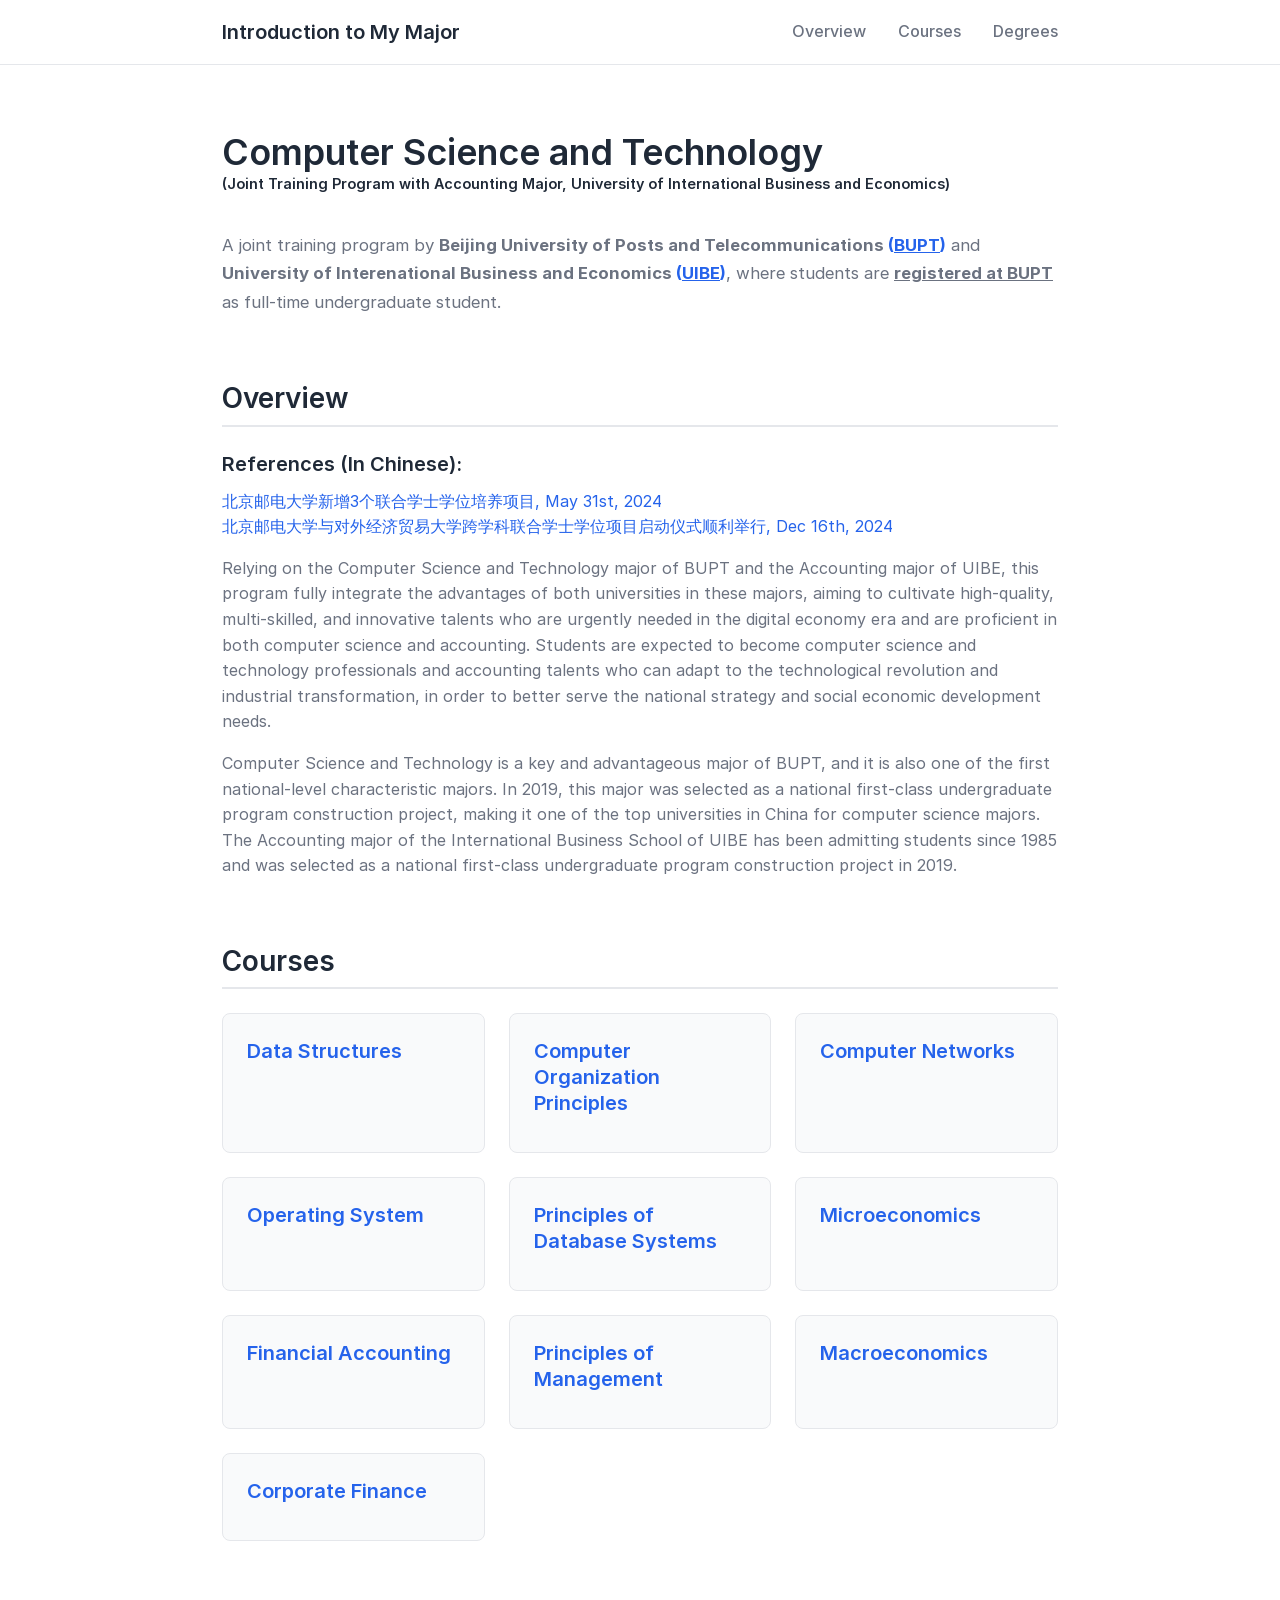
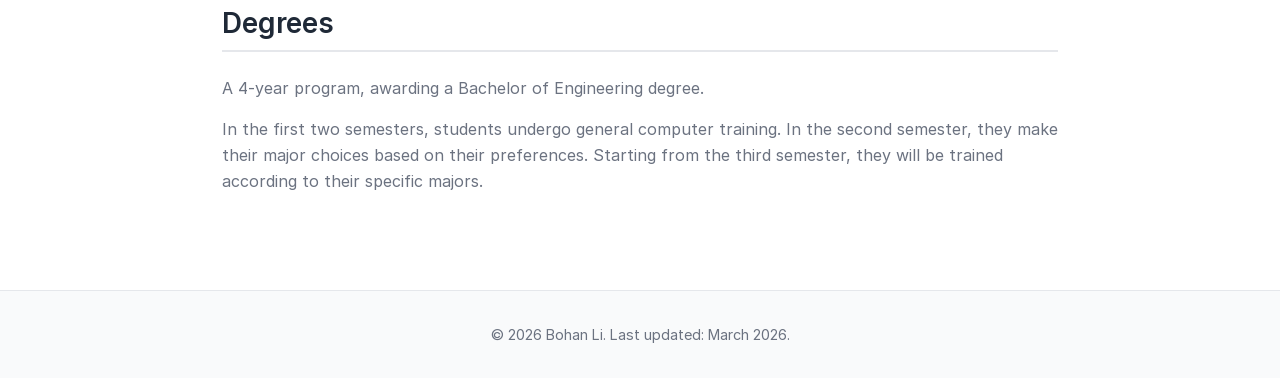
==== articles/major.html @ 041edabe "Update major information" ====
<!DOCTYPE html>
<html lang="zh-CN">

<head>
    <meta charset="UTF-8">
    <meta name="viewport" content="width=device-width, initial-scale=1.0">
    <title>About My Major</title>
    <link rel="stylesheet" href="../style.css">
    <link rel="stylesheet" href="../fonts.css">
</head>

<body>
    <nav class="navbar">
        <div class="container">
            <div class="nav-brand">Introduction to My Major</div>
            <ul class="nav-menu">
                <li><a href="#overview">Overview</a></li>
                <li><a href="#courses">Courses </a></li>
                <li><a href="#degrees">Degrees</a></li>
            </ul>
        </div>
    </nav>

    <main class="container">
        <section class="section">
            <h1>Computer Science and Technology <br> <span
                    style="font-size:0.4em; display:inline-block; line-height:1; margin-top:0.1em; vertical-align:top;">(Joint
                    Training Program with Accounting Major, University of International Business and Economics)</span>
            </h1>
            <div class="bio">
                <p>A joint training program by <b>Beijing University of Posts and Telecommunications <a
                            href="https://www.bupt.edu.cn/" target="_blank">(<u>BUPT</u>)</a></b> and <b>University of Interenational
                        Business and Economics <a href="https://www.uibe.edu.cn/" target="_blank">(<u>UIBE</u>)</a></b>, where students
                    are <b><u>registered at BUPT</u></b> as full-time undergraduate student.</p>
            </div>
        </section>

        <section id="overview" class="section">
            <h2>Overview</h2>
            <p>
                <h3>References (In Chinese):</h3>
                <a href="https://www.bupt.edu.cn/info/1079/87455.htm" target="_blank">北京邮电大学新增3个联合学士学位培养项目, May 31st, 2024</a><br>
                <a href="https://jwc.bupt.edu.cn/info/1178/3388.htm" target="_blank">北京邮电大学与对外经济贸易大学跨学科联合学士学位项目启动仪式顺利举行, Dec 16th, 2024</a>
            </p>
            <p>Relying on the Computer Science and Technology major of BUPT and the Accounting major of UIBE,
                this program fully integrate the advantages of both universities in these majors, aiming to cultivate
                high-quality, multi-skilled,
                and innovative talents who are urgently needed in the digital economy era and are proficient in both
                computer science and accounting.
                Students are expected to become computer science and technology professionals and accounting talents who
                can adapt to the technological revolution and industrial transformation, in order to better serve the
                national strategy and social economic development needs.</p>
            <p>Computer Science and Technology is a key and advantageous major of BUPT,
                and it is also one of the first national-level characteristic majors.
                In 2019, this major was selected as a national first-class undergraduate program construction project,
                making it one of the top universities in China for computer science majors.
                The Accounting major of the International Business School of UIBE has been admitting students since 1985
                and was selected as a national first-class undergraduate program construction project in 2019.</p>
        </section>

        <section id="courses" class="section">
            <h2>Courses</h2>
            <div class="research-areas">
                <div class="research-card">
                    <h3>Data Structures</h3>
                    <p></p>
                </div>
                <div class="research-card">
                    <h3>Computer Organization Principles</h3>
                    <p></p>
                </div>
                <div class="research-card">
                    <h3>Computer Networks</h3>
                    <p></p>
                </div>
                <div class="research-card">
                    <h3>Operating System</h3>
                    <p></p>
                </div>
                <div class="research-card">
                    <h3>Principles of Database Systems</h3>
                    <p></p>
                </div>
                <div class="research-card">
                    <h3>Microeconomics</h3>
                    <p></p>
                </div>
                <div class="research-card">
                    <h3>Financial Accounting</h3>
                    <p></p>
                </div>
                <div class="research-card">
                    <h3>Principles of Management</h3>
                    <p></p>
                </div>
                <div class="research-card">
                    <h3>Macroeconomics</h3>
                    <p></p>
                </div>
                <div class="research-card">
                    <h3>Corporate Finance</h3>
                    <p></p>
                </div>

            </div>
        </section>

        <section id="degrees" class="section">
            <h2>Degrees</h2>
            <p>A 4-year program, awarding a Bachelor of Engineering degree.</p>
            <p>In the first two semesters, students undergo general computer training. In the second semester, they
                make their major choices based on their preferences. Starting from the third semester, they will be
                trained according to their specific majors.</p>
        </section>
    </main>

    <footer>
        <div class="container">
            <p>&copy; 2026 Bohan Li. Last updated: March 2026.</p>
        </div>
    </footer>
</body>

</html>
---- style.css ----
/* ===== CSS Variables ===== */
:root {
    --primary-color: #2563eb;
    --text-primary: #1f2937;
    --text-secondary: #6b7280;
    --background: #ffffff;
    --background-alt: #f9fafb;
    --border-color: #e5e7eb;
    --hover-color: #eff6ff;
    --shadow-sm: 0 1px 2px 0 rgba(0, 0, 0, 0.05);
    --shadow-md: 0 4px 6px -1px rgba(0, 0, 0, 0.1);
    --shadow-lg: 0 10px 15px -3px rgba(0, 0, 0, 0.1);
    --max-width: 900px;
    --spacing-unit: 1rem;
}

/* ===== Reset & Base Styles ===== */
* {
    margin: 0;
    padding: 0;
    box-sizing: border-box;
}

html {
    scroll-behavior: smooth;
}

body {
    font-family: 'Inter', -apple-system, BlinkMacSystemFont, 'Segoe UI', sans-serif;
    line-height: 1.6;
    color: var(--text-primary);
    background-color: var(--background);
    font-size: 16px;
}

/* ===== Typography ===== */
h1,
h2,
h3,
h4 {
    font-weight: 600;
    line-height: 1.3;
    color: var(--text-primary);
}

h1 {
    font-size: 2.25rem;
    margin-bottom: 0.5rem;
}

h2 {
    font-size: 1.75rem;
    margin-bottom: 1.5rem;
    padding-bottom: 0.5rem;
    border-bottom: 2px solid var(--border-color);
}

h3 {
    font-size: 1.25rem;
    margin-bottom: 0.75rem;
}

p {
    margin-bottom: 1rem;
    color: var(--text-secondary);
}

a {
    color: var(--primary-color);
    text-decoration: none;
    transition: all 0.2s ease;
}

a:hover {
    color: #1d4ed8;
}

/* ===== Layout ===== */
.container {
    max-width: var(--max-width);
    margin: 0 auto;
    padding: 0 2rem;
}

.section {
    margin: 4rem 0;
}

/* ===== Navigation ===== */
.navbar {
    background: var(--background);
    border-bottom: 1px solid var(--border-color);
    position: sticky;
    top: 0;
    z-index: 100;
    backdrop-filter: blur(10px);
    background-color: rgba(255, 255, 255, 0.95);
}

.navbar .container {
    display: flex;
    justify-content: space-between;
    align-items: center;
    padding: 1rem 2rem;
}

.nav-brand {
    font-size: 1.25rem;
    font-weight: 600;
    color: var(--text-primary);
}

.nav-menu {
    display: flex;
    list-style: none;
    gap: 2rem;
}

.nav-menu a {
    color: var(--text-secondary);
    font-weight: 500;
    padding: 0.5rem 0;
    border-bottom: 2px solid transparent;
}

.nav-menu a:hover {
    color: var(--primary-color);
    border-bottom-color: var(--primary-color);
}

/* ===== Profile Header ===== */
.profile-header {
    display: flex;
    gap: 3rem;
    align-items: flex-start;
    margin-bottom: 3rem;
    padding: 2rem 0;
}

.profile-image {
    flex-shrink: 0;
}

.profile-image img {
    width: 200px;
    height: 200px;
    border-radius: 50%;
    object-fit: cover;
    box-shadow: var(--shadow-lg);
    border: 4px solid var(--background);
}

.profile-info {
    flex: 1;
    padding-top: 1rem;
}

.title {
    font-size: 1.125rem;
    font-weight: 500;
    color: var(--text-secondary);
    margin-bottom: 0.25rem;
}

.affiliation {
    font-size: 1rem;
    color: var(--text-secondary);
    margin-bottom: 1.5rem;
}

.links {
    display: flex;
    gap: 0.75rem;
    flex-wrap: wrap;
}

.link-btn {
    display: inline-block;
    padding: 0.5rem 1.25rem;
    background: var(--background-alt);
    border: 1px solid var(--border-color);
    border-radius: 6px;
    font-weight: 500;
    font-size: 0.9rem;
    transition: all 0.2s ease;
}

.link-btn:hover {
    background: var(--primary-color);
    color: white;
    border-color: var(--primary-color);
    transform: translateY(-1px);
    box-shadow: var(--shadow-md);
}

/* ===== Bio Section ===== */
.bio p {
    font-size: 1.05rem;
    line-height: 1.7;
}

/* ===== Research Areas ===== */
.research-areas {
    display: grid;
    grid-template-columns: repeat(auto-fit, minmax(250px, 1fr));
    gap: 1.5rem;
}

.research-card {
    padding: 1.5rem;
    background: var(--background-alt);
    border-radius: 8px;
    border: 1px solid var(--border-color);
    transition: all 0.3s ease;
}

.research-card:hover {
    transform: translateY(-2px);
    box-shadow: var(--shadow-md);
    border-color: var(--primary-color);
}

.research-card h3 {
    color: var(--primary-color);
    margin-bottom: 0.75rem;
}

.research-card p {
    font-size: 0.95rem;
    margin-bottom: 0;
}

/* ===== Performance Areas ===== */
.performance-areas {
    display: grid;
    grid-template-columns: repeat(auto-fit, minmax(250px, 1fr));
    gap: 1.5rem;
}

.performance-card {
    padding: 1.5rem;
    background: var(--background-alt);
    border-radius: 8px;
    border: 1px solid var(--border-color);
    transition: all 0.3s ease;
}

.performance-card:hover {
    transform: translateY(-2px);
    box-shadow: var(--shadow-md);
    border-color: var(--primary-color);
}

.performance-card h3 {
    color: var(--primary-color);
    margin-bottom: 0.75rem;
}

.performance-card p {
    font-size: 0.95rem;
    margin-bottom: 0;
}

/* ===== Publications ===== */
.publications-list {
    display: flex;
    flex-direction: column;
    gap: 2rem;
}

.subsection-title {
    font-size: 1.25rem;
    font-weight: 600;
    color: var(--text-primary);
    margin-top: 2rem;
    margin-bottom: 1rem;
}

.publication-item {
    padding: 1.5rem;
    background: var(--background-alt);
    border-radius: 8px;
    border-left: 4px solid var(--primary-color);
    transition: all 0.2s ease;
}

.publication-item:hover {
    box-shadow: var(--shadow-md);
    transform: translateX(4px);
}

.pub-title {
    font-size: 1.1rem;
    font-weight: 600;
    color: var(--text-primary);
    margin-bottom: 0.5rem;
}

.pub-authors {
    color: var(--text-secondary);
    margin-bottom: 0.25rem;
}

.pub-venue {
    color: var(--text-secondary);
    font-style: italic;
    margin-bottom: 0.75rem;
}

.pub-links {
    display: flex;
    gap: 1rem;
}

.pub-links a {
    font-size: 0.9rem;
    padding: 0.25rem 0.75rem;
    background: var(--background);
    border: 1px solid var(--border-color);
    border-radius: 4px;
    font-weight: 500;
}

.pub-links a:hover {
    background: var(--primary-color);
    color: white;
    border-color: var(--primary-color);
}

/* ===== Experience Lists ===== */
.subsection {
    margin-bottom: 2rem;
}

.experience-list {
    list-style: none;
}

.experience-list li {
    padding: 1rem;
    margin-bottom: 0.75rem;
    background: var(--background-alt);
    border-radius: 6px;
    border-left: 3px solid var(--primary-color);
}

.exp-title {
    font-weight: 600;
    color: var(--text-primary);
}

.exp-meta {
    color: var(--text-secondary);
    font-size: 0.9rem;
}

/* ===== Awards ===== */
.awards-list {
    list-style: none;
}

.awards-list li {
    display: flex;
    justify-content: space-between;
    padding: 0.75rem 1rem;
    margin-bottom: 0.5rem;
    background: var(--background-alt);
    border-radius: 6px;
    transition: all 0.2s ease;
}

.awards-list li:hover {
    background: var(--hover-color);
    transform: translateX(4px);
}

.award-name {
    font-weight: 500;
    color: var(--text-primary);
}

.award-year {
    color: var(--text-secondary);
    font-weight: 500;
}

/* ===== Contact ===== */
.contact-info {
    padding: 2rem;
    background: var(--background-alt);
    border-radius: 8px;
    border: 1px solid var(--border-color);
}

.contact-info p {
    margin-bottom: 0.75rem;
    color: var(--text-secondary);
}

.contact-info strong {
    color: var(--text-primary);
    margin-right: 0.5rem;
}

/* ===== Footer ===== */
footer {
    margin-top: 6rem;
    padding: 2rem 0;
    background: var(--background-alt);
    border-top: 1px solid var(--border-color);
    text-align: center;
}

footer p {
    color: var(--text-secondary);
    font-size: 0.9rem;
    margin: 0;
}

/* ===== Responsive Design ===== */
@media (max-width: 768px) {
    .container {
        padding: 0 1.5rem;
    }

    .profile-header {
        flex-direction: column;
        text-align: center;
        gap: 2rem;
    }

    .profile-image {
        margin: 0 auto;
    }

    .profile-image img {
        width: 150px;
        height: 150px;
    }

    .links {
        justify-content: center;
    }

    .nav-menu {
        gap: 1rem;
        font-size: 0.9rem;
    }

    h1 {
        font-size: 1.75rem;
    }

    h2 {
        font-size: 1.5rem;
    }

    .research-areas {
        grid-template-columns: 1fr;
    }
    
    .performance-areas {
        grid-template-columns: 1fr;
    }

    .awards-list li {
        flex-direction: column;
        gap: 0.25rem;
    }
}

@media (max-width: 480px) {
    .nav-menu {
        flex-wrap: wrap;
        gap: 0.5rem;
        justify-content: center;
    }

    .navbar .container {
        flex-direction: column;
        gap: 1rem;
    }
}

::selection {
    background-color: #d5e8d4;
    color: #333;
}
---- fonts.css ----
@font-face {
    font-family: 'Inter';
    font-style: normal;
    font-weight: 300;
    src: url('fonts/Inter-Light.woff2') format('woff2');
}
@font-face {
    font-family: 'Inter';
    font-style: normal;
    font-weight: 400;
    src: url('fonts/Inter-Regular.woff2') format('woff2');
}
@font-face {
    font-family: 'Inter';
    font-style: normal;
    font-weight: 500;
    src: url('fonts/Inter-Medium.woff2') format('woff2');
}
@font-face {
    font-family: 'Inter';
    font-style: normal;
    font-weight: 600;
    src: url('fonts/Inter-SemiBold.woff2') format('woff2');
}
@font-face {
    font-family: 'Inter';
    font-style: normal;
    font-weight: 700;
    src: url('fonts/Inter-Bold.woff2') format('woff2');
}
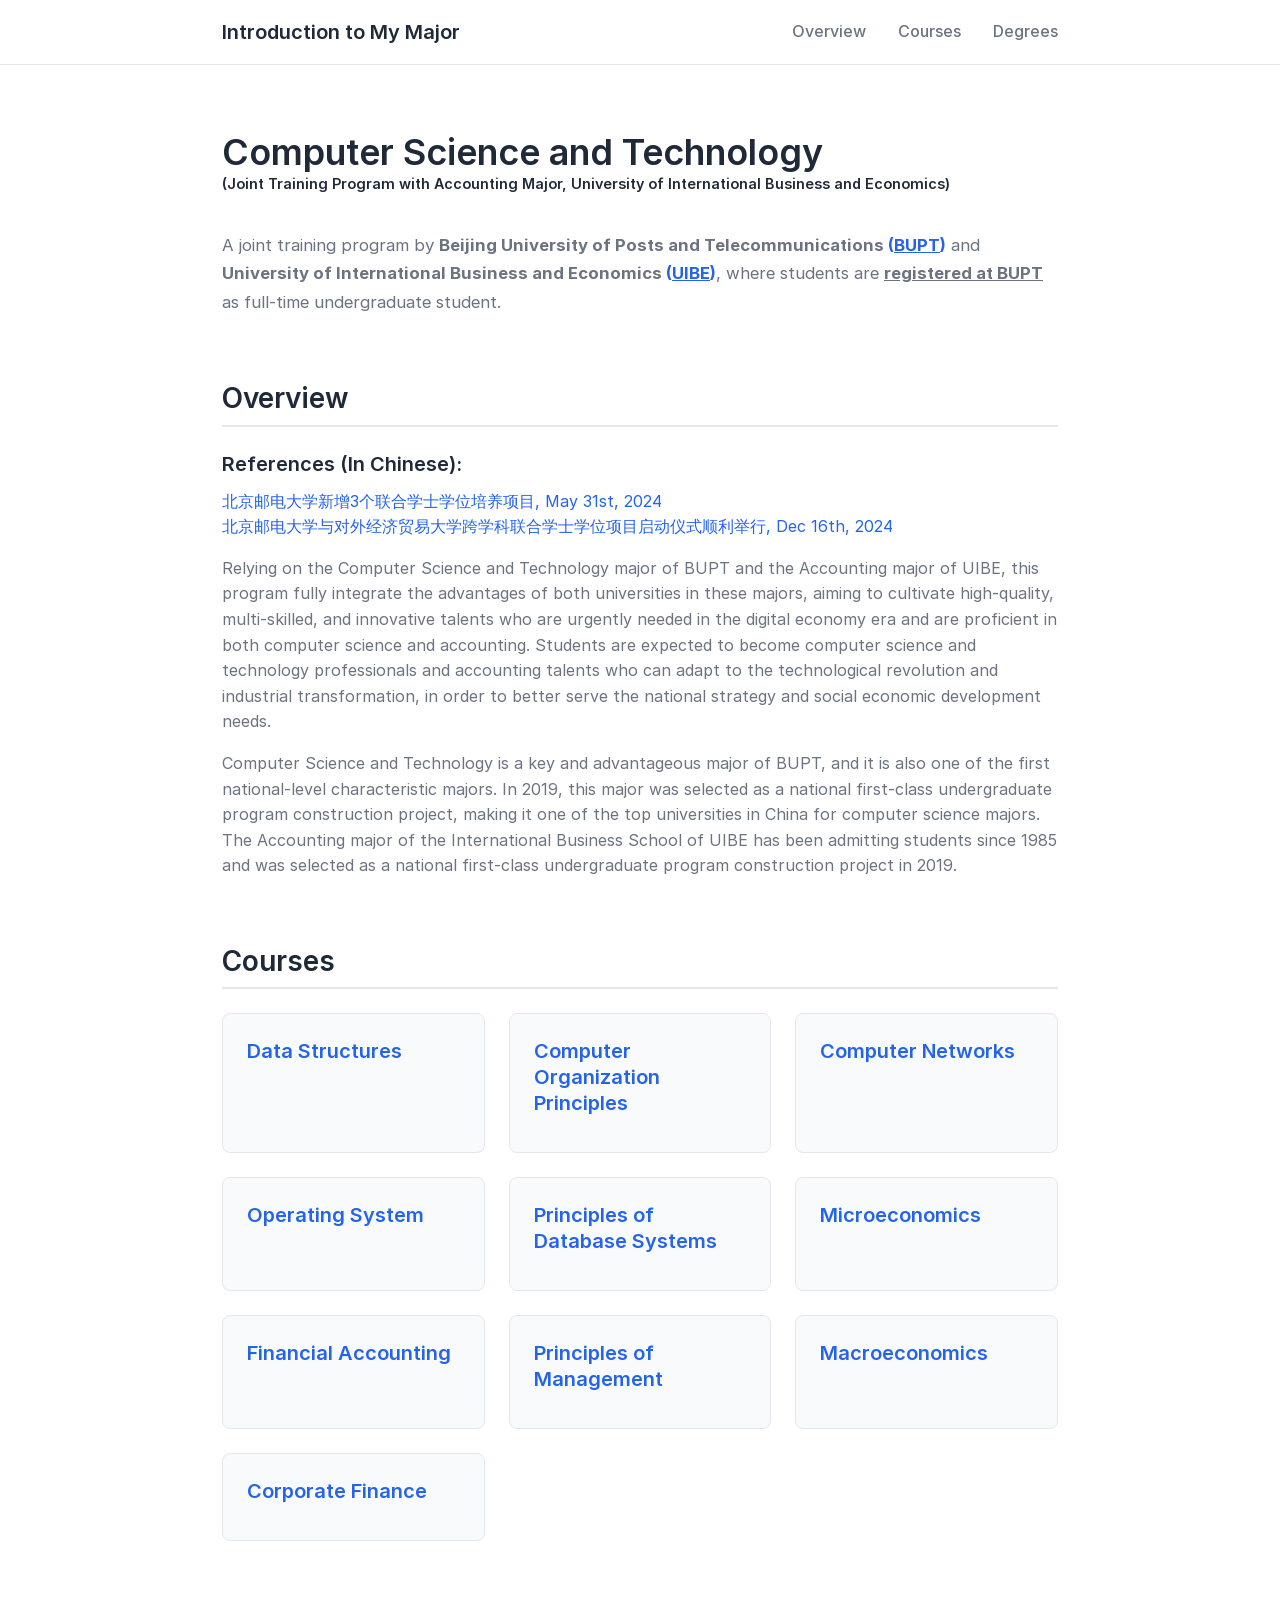
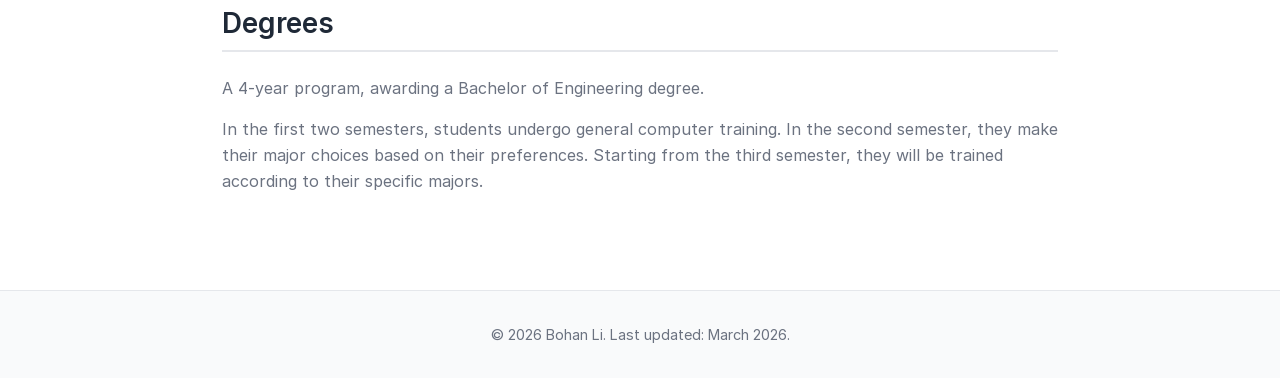
==== commit 631c46ce: "Fix typo" ====
--- a/articles/major.html
+++ b/articles/major.html
@@ -29,7 +29,7 @@
             </h1>
             <div class="bio">
                 <p>A joint training program by <b>Beijing University of Posts and Telecommunications <a
-                            href="https://www.bupt.edu.cn/" target="_blank">(<u>BUPT</u>)</a></b> and <b>University of Interenational
+                            href="https://www.bupt.edu.cn/" target="_blank">(<u>BUPT</u>)</a></b> and <b>University of International
                         Business and Economics <a href="https://www.uibe.edu.cn/" target="_blank">(<u>UIBE</u>)</a></b>, where students
                     are <b><u>registered at BUPT</u></b> as full-time undergraduate student.</p>
             </div>
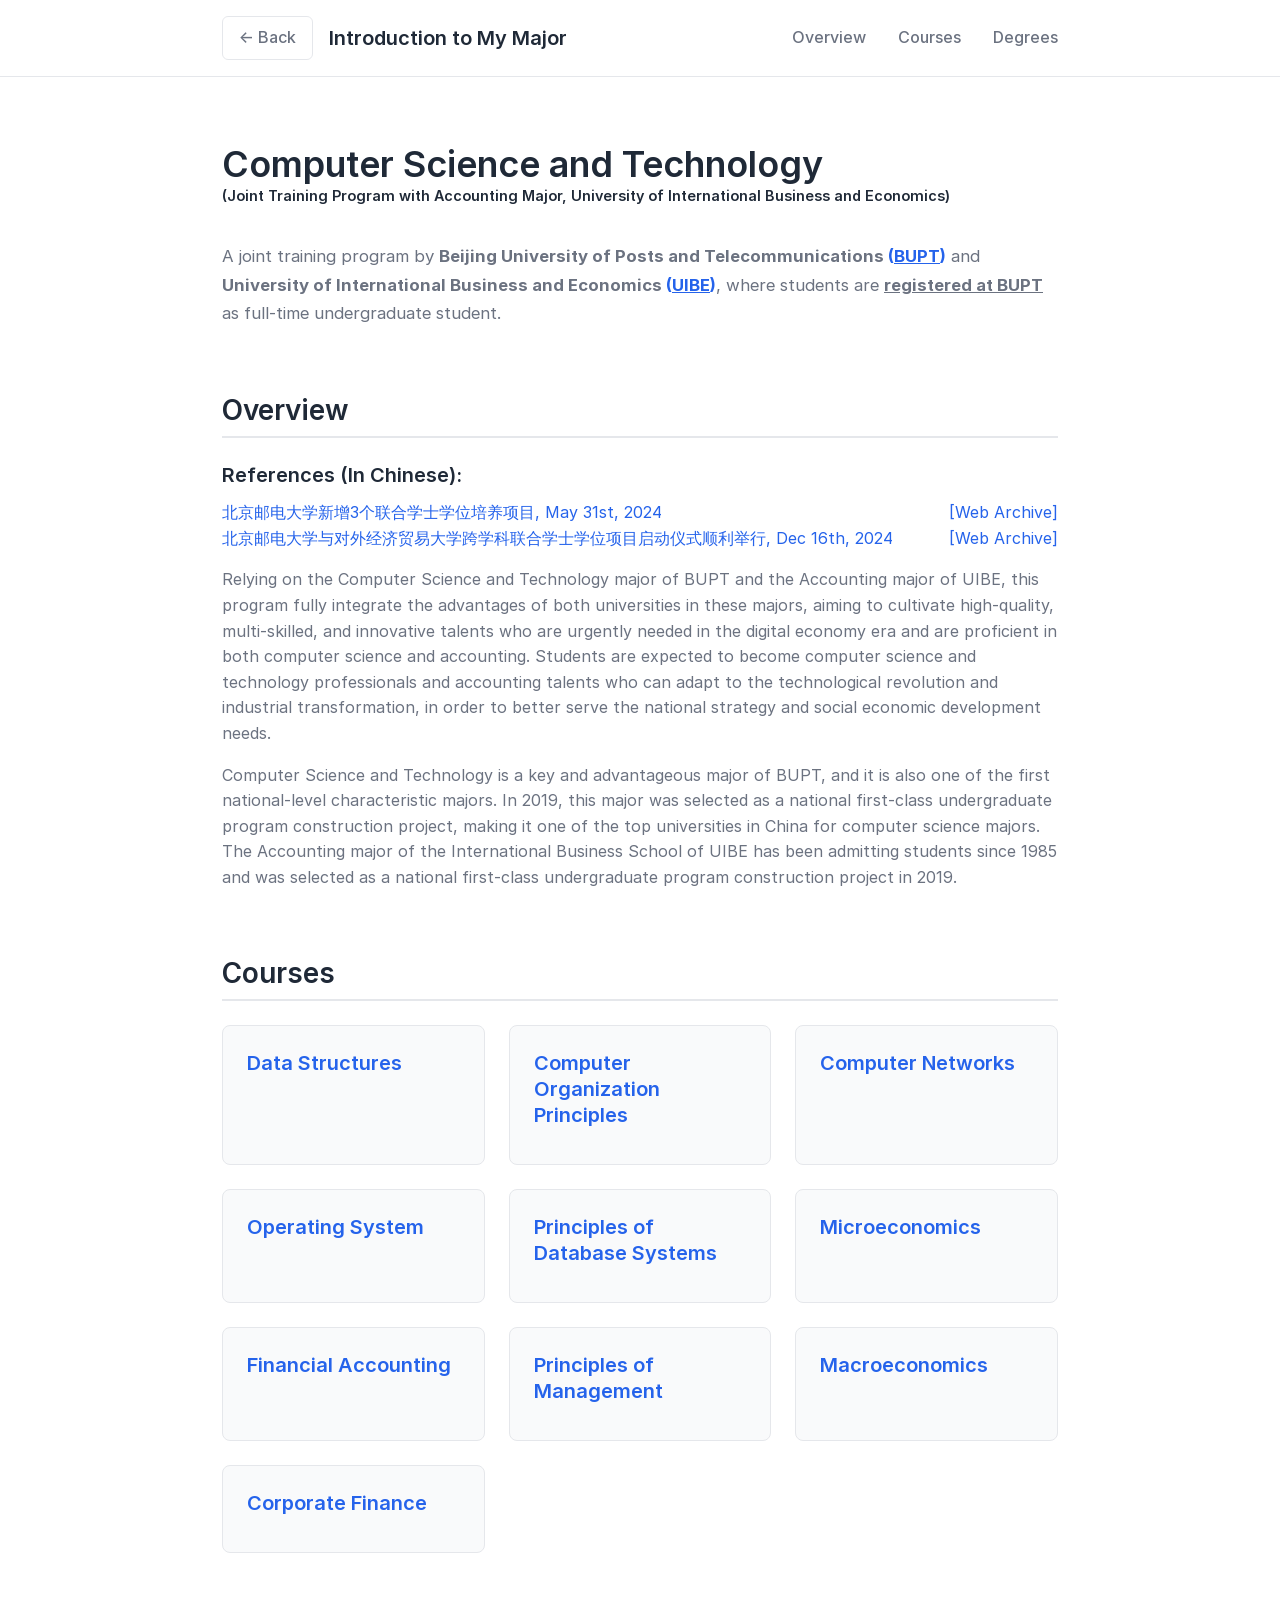
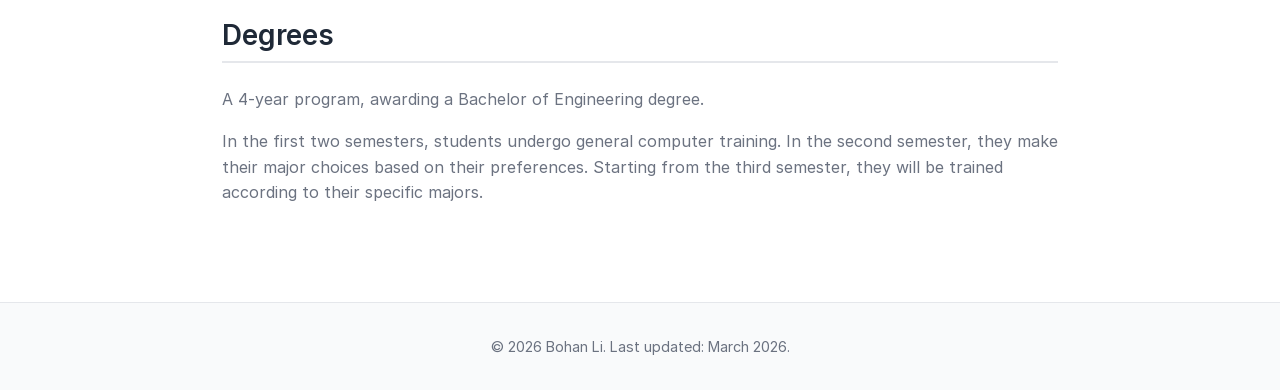
==== commit 683df045: "Add back button and enhance navigation layout; style updates for better UX" ====
--- a/articles/major.html
+++ b/articles/major.html
@@ -12,7 +12,10 @@
 <body>
     <nav class="navbar">
         <div class="container">
-            <div class="nav-brand">Introduction to My Major</div>
+            <div class="left-group">
+                <a href="../index.html" class="back-btn">← Back</a>
+                <div class="nav-brand">Introduction to My Major</div>
+            </div>
             <ul class="nav-menu">
                 <li><a href="#overview">Overview</a></li>
                 <li><a href="#courses">Courses </a></li>
@@ -39,8 +42,14 @@
             <h2>Overview</h2>
             <p>
                 <h3>References (In Chinese):</h3>
-                <a href="https://www.bupt.edu.cn/info/1079/87455.htm" target="_blank">北京邮电大学新增3个联合学士学位培养项目, May 31st, 2024</a><br>
-                <a href="https://jwc.bupt.edu.cn/info/1178/3388.htm" target="_blank">北京邮电大学与对外经济贸易大学跨学科联合学士学位项目启动仪式顺利举行, Dec 16th, 2024</a>
+                <div style="display: flex; justify-content: space-between; align-items: center;">
+                    <a href="https://www.bupt.edu.cn/info/1079/87455.htm" target="_blank">北京邮电大学新增3个联合学士学位培养项目, May 31st, 2024</a>
+                    <a href="https://web.archive.org/web/20240531143332/https://www.bupt.edu.cn/info/1079/87455.htm" target="_blank">[Web Archive]</a>
+                </div>
+                <div style="display: flex; justify-content: space-between; align-items: center;">
+                    <a href="https://jwc.bupt.edu.cn/info/1178/3388.htm" target="_blank">北京邮电大学与对外经济贸易大学跨学科联合学士学位项目启动仪式顺利举行, Dec 16th, 2024</a>
+                    <a href="https://web.archive.org/web/20260322121451/https://jwc.bupt.edu.cn/info/1178/3388.htm" target="_blank">[Web Archive]</a>
+                </div>
             </p>
             <p>Relying on the Computer Science and Technology major of BUPT and the Accounting major of UIBE,
                 this program fully integrate the advantages of both universities in these majors, aiming to cultivate
--- a/style.css
+++ b/style.css
@@ -485,4 +485,26 @@
 ::selection {
     background-color: #d5e8d4;
     color: #333;
+}
+
+.back-btn {
+    color: var(--text-secondary);
+    font-weight: 500;
+    text-decoration: none;
+    padding: 0.5rem 1rem;
+    border: 1px solid var(--border-color);
+    border-radius: 6px;
+    transition: all 0.2s ease;
+}
+
+.back-btn:hover {
+    color: var(--primary-color);
+    border-color: var(--primary-color);
+    background: var(--hover-color);
+}
+
+.left-group {
+    display: flex;
+    align-items: center;
+    gap: 1rem;
 }
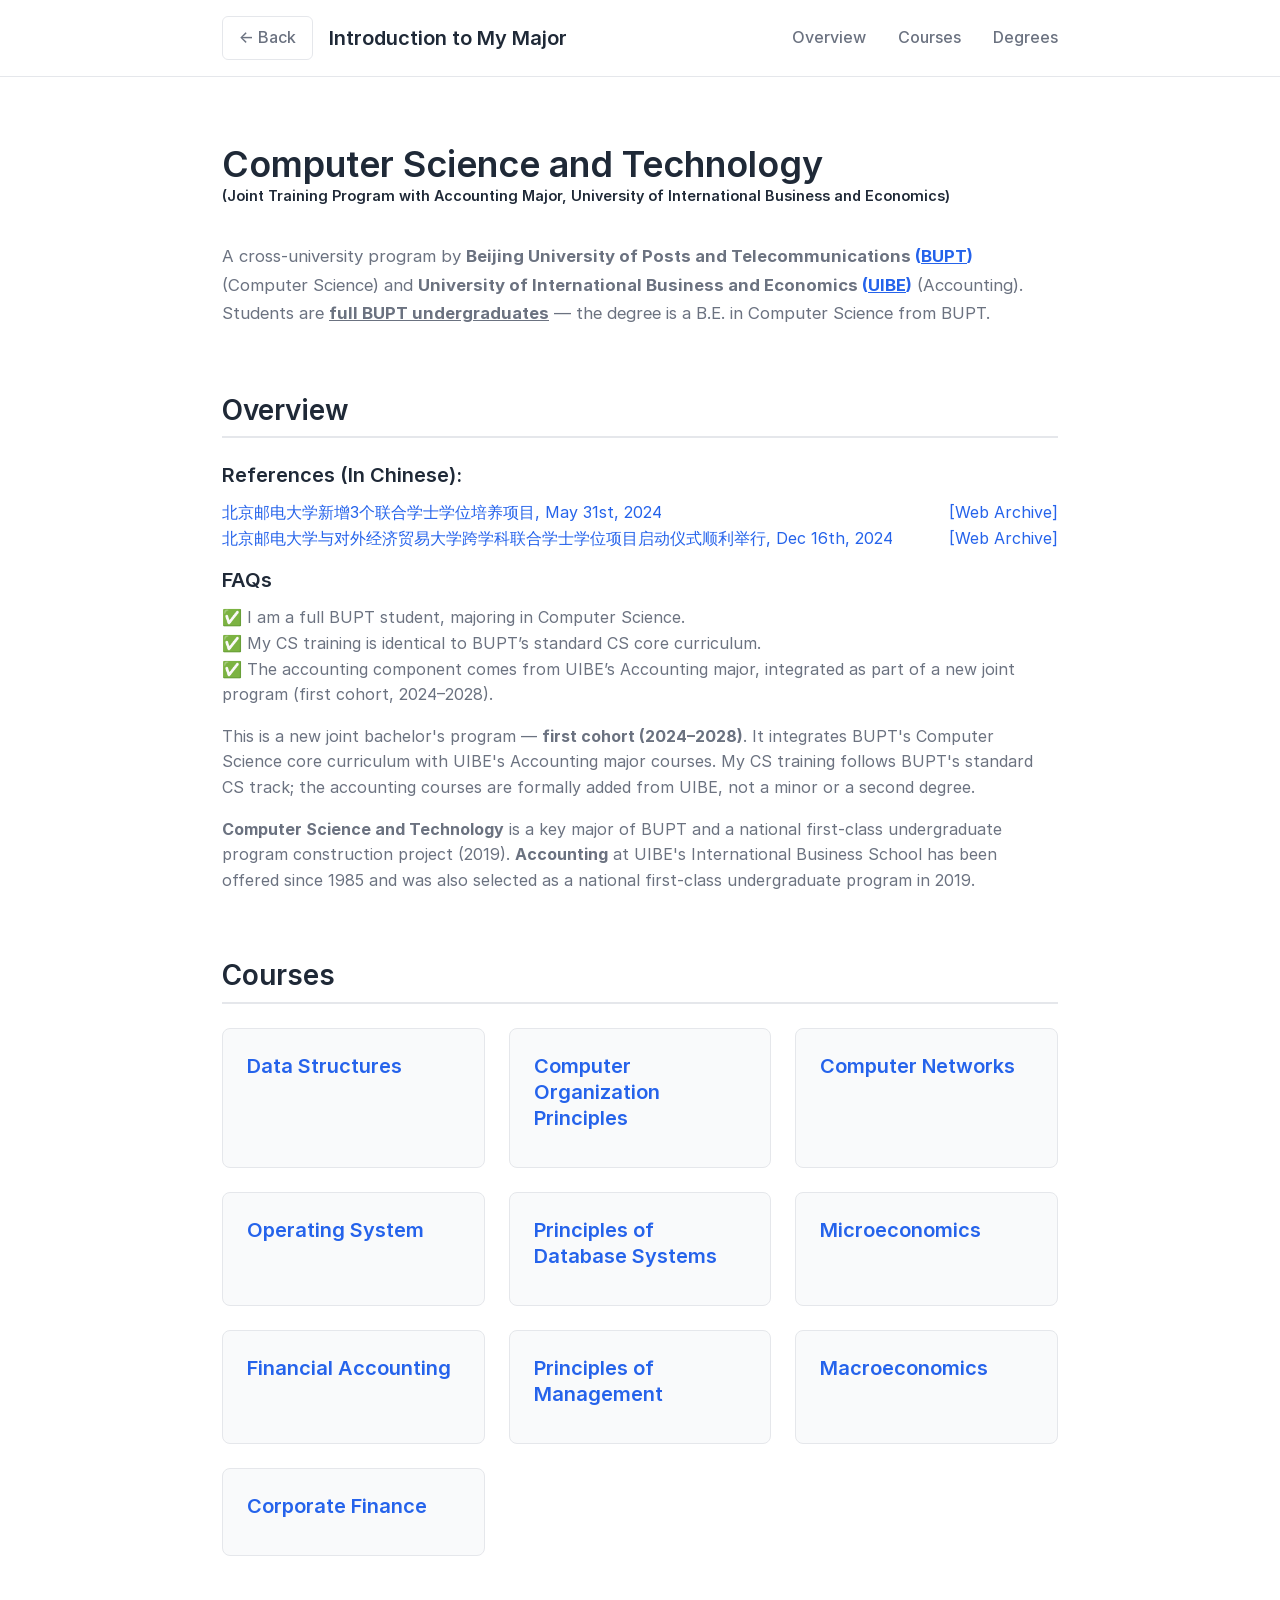
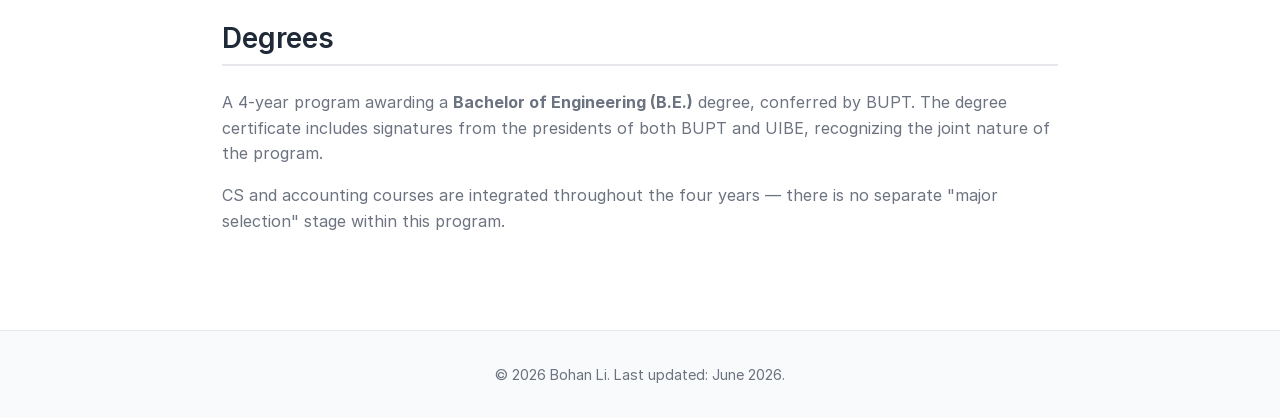
==== commit 22a85137: "update" ====
--- a/articles/major.html
+++ b/articles/major.html
@@ -31,40 +31,50 @@
                     Training Program with Accounting Major, University of International Business and Economics)</span>
             </h1>
             <div class="bio">
-                <p>A joint training program by <b>Beijing University of Posts and Telecommunications <a
-                            href="https://www.bupt.edu.cn/" target="_blank">(<u>BUPT</u>)</a></b> and <b>University of International
-                        Business and Economics <a href="https://www.uibe.edu.cn/" target="_blank">(<u>UIBE</u>)</a></b>, where students
-                    are <b><u>registered at BUPT</u></b> as full-time undergraduate student.</p>
+                <p>A cross-university program by <b>Beijing University of Posts and Telecommunications <a
+                            href="https://www.bupt.edu.cn/" target="_blank">(<u>BUPT</u>)</a></b> (Computer Science) and
+                    <b>University of International
+                        Business and Economics <a href="https://www.uibe.edu.cn/" target="_blank">(<u>UIBE</u>)</a></b>
+                    (Accounting).
+                    Students are <b><u>full BUPT undergraduates</u></b> — the degree is a B.E. in Computer Science from
+                    BUPT.
+                </p>
             </div>
         </section>
 
         <section id="overview" class="section">
             <h2>Overview</h2>
             <p>
-                <h3>References (In Chinese):</h3>
-                <div style="display: flex; justify-content: space-between; align-items: center;">
-                    <a href="https://www.bupt.edu.cn/info/1079/87455.htm" target="_blank">北京邮电大学新增3个联合学士学位培养项目, May 31st, 2024</a>
-                    <a href="https://web.archive.org/web/20240531143332/https://www.bupt.edu.cn/info/1079/87455.htm" target="_blank">[Web Archive]</a>
-                </div>
-                <div style="display: flex; justify-content: space-between; align-items: center;">
-                    <a href="https://jwc.bupt.edu.cn/info/1178/3388.htm" target="_blank">北京邮电大学与对外经济贸易大学跨学科联合学士学位项目启动仪式顺利举行, Dec 16th, 2024</a>
-                    <a href="https://web.archive.org/web/20260322121451/https://jwc.bupt.edu.cn/info/1178/3388.htm" target="_blank">[Web Archive]</a>
-                </div>
+            <h3>References (In Chinese):</h3>
+            <div style="display: flex; justify-content: space-between; align-items: center;">
+                <a href="https://www.bupt.edu.cn/info/1079/87455.htm" target="_blank">北京邮电大学新增3个联合学士学位培养项目, May 31st,
+                    2024</a>
+                <a href="https://web.archive.org/web/20240531143332/https://www.bupt.edu.cn/info/1079/87455.htm"
+                    target="_blank">[Web Archive]</a>
+            </div>
+            <div style="display: flex; justify-content: space-between; align-items: center;">
+                <a href="https://jwc.bupt.edu.cn/info/1178/3388.htm" target="_blank">北京邮电大学与对外经济贸易大学跨学科联合学士学位项目启动仪式顺利举行,
+                    Dec 16th, 2024</a>
+                <a href="https://web.archive.org/web/20260322121451/https://jwc.bupt.edu.cn/info/1178/3388.htm"
+                    target="_blank">[Web Archive]</a>
+            </div>
             </p>
-            <p>Relying on the Computer Science and Technology major of BUPT and the Accounting major of UIBE,
-                this program fully integrate the advantages of both universities in these majors, aiming to cultivate
-                high-quality, multi-skilled,
-                and innovative talents who are urgently needed in the digital economy era and are proficient in both
-                computer science and accounting.
-                Students are expected to become computer science and technology professionals and accounting talents who
-                can adapt to the technological revolution and industrial transformation, in order to better serve the
-                national strategy and social economic development needs.</p>
-            <p>Computer Science and Technology is a key and advantageous major of BUPT,
-                and it is also one of the first national-level characteristic majors.
-                In 2019, this major was selected as a national first-class undergraduate program construction project,
-                making it one of the top universities in China for computer science majors.
-                The Accounting major of the International Business School of UIBE has been admitting students since 1985
-                and was selected as a national first-class undergraduate program construction project in 2019.</p>
+
+            <h3>FAQs</h3>
+            <p>
+            ✅ I am a full BUPT student, majoring in Computer Science.<br>
+
+            ✅ My CS training is identical to BUPT’s standard CS core curriculum.<br>
+
+            ✅ The accounting component comes from UIBE’s Accounting major, integrated as part of a new joint
+            program (first cohort, 2024–2028).<br>
+            </p>
+            <p>This is a new joint bachelor's program — <b>first cohort (2024–2028)</b>. It integrates BUPT's Computer
+                Science core curriculum with UIBE's Accounting major courses. My CS training follows BUPT's standard CS
+                track; the accounting courses are formally added from UIBE, not a minor or a second degree.</p>
+            <p><b>Computer Science and Technology</b> is a key major of BUPT and a national first-class undergraduate
+                program construction project (2019). <b>Accounting</b> at UIBE's International Business School has been
+                offered since 1985 and was also selected as a national first-class undergraduate program in 2019.</p>
         </section>
 
         <section id="courses" class="section">
@@ -116,16 +126,17 @@
 
         <section id="degrees" class="section">
             <h2>Degrees</h2>
-            <p>A 4-year program, awarding a Bachelor of Engineering degree.</p>
-            <p>In the first two semesters, students undergo general computer training. In the second semester, they
-                make their major choices based on their preferences. Starting from the third semester, they will be
-                trained according to their specific majors.</p>
+            <p>A 4-year program awarding a <b>Bachelor of Engineering (B.E.)</b> degree, conferred by BUPT. The degree
+                certificate includes signatures from the presidents of both BUPT and UIBE, recognizing the joint nature
+                of the program.</p>
+            <p>CS and accounting courses are integrated throughout the four years — there is no separate "major
+                selection" stage within this program.</p>
         </section>
     </main>
 
     <footer>
         <div class="container">
-            <p>&copy; 2026 Bohan Li. Last updated: March 2026.</p>
+            <p>&copy; 2026 Bohan Li. Last updated: June 2026.</p>
         </div>
     </footer>
 </body>
